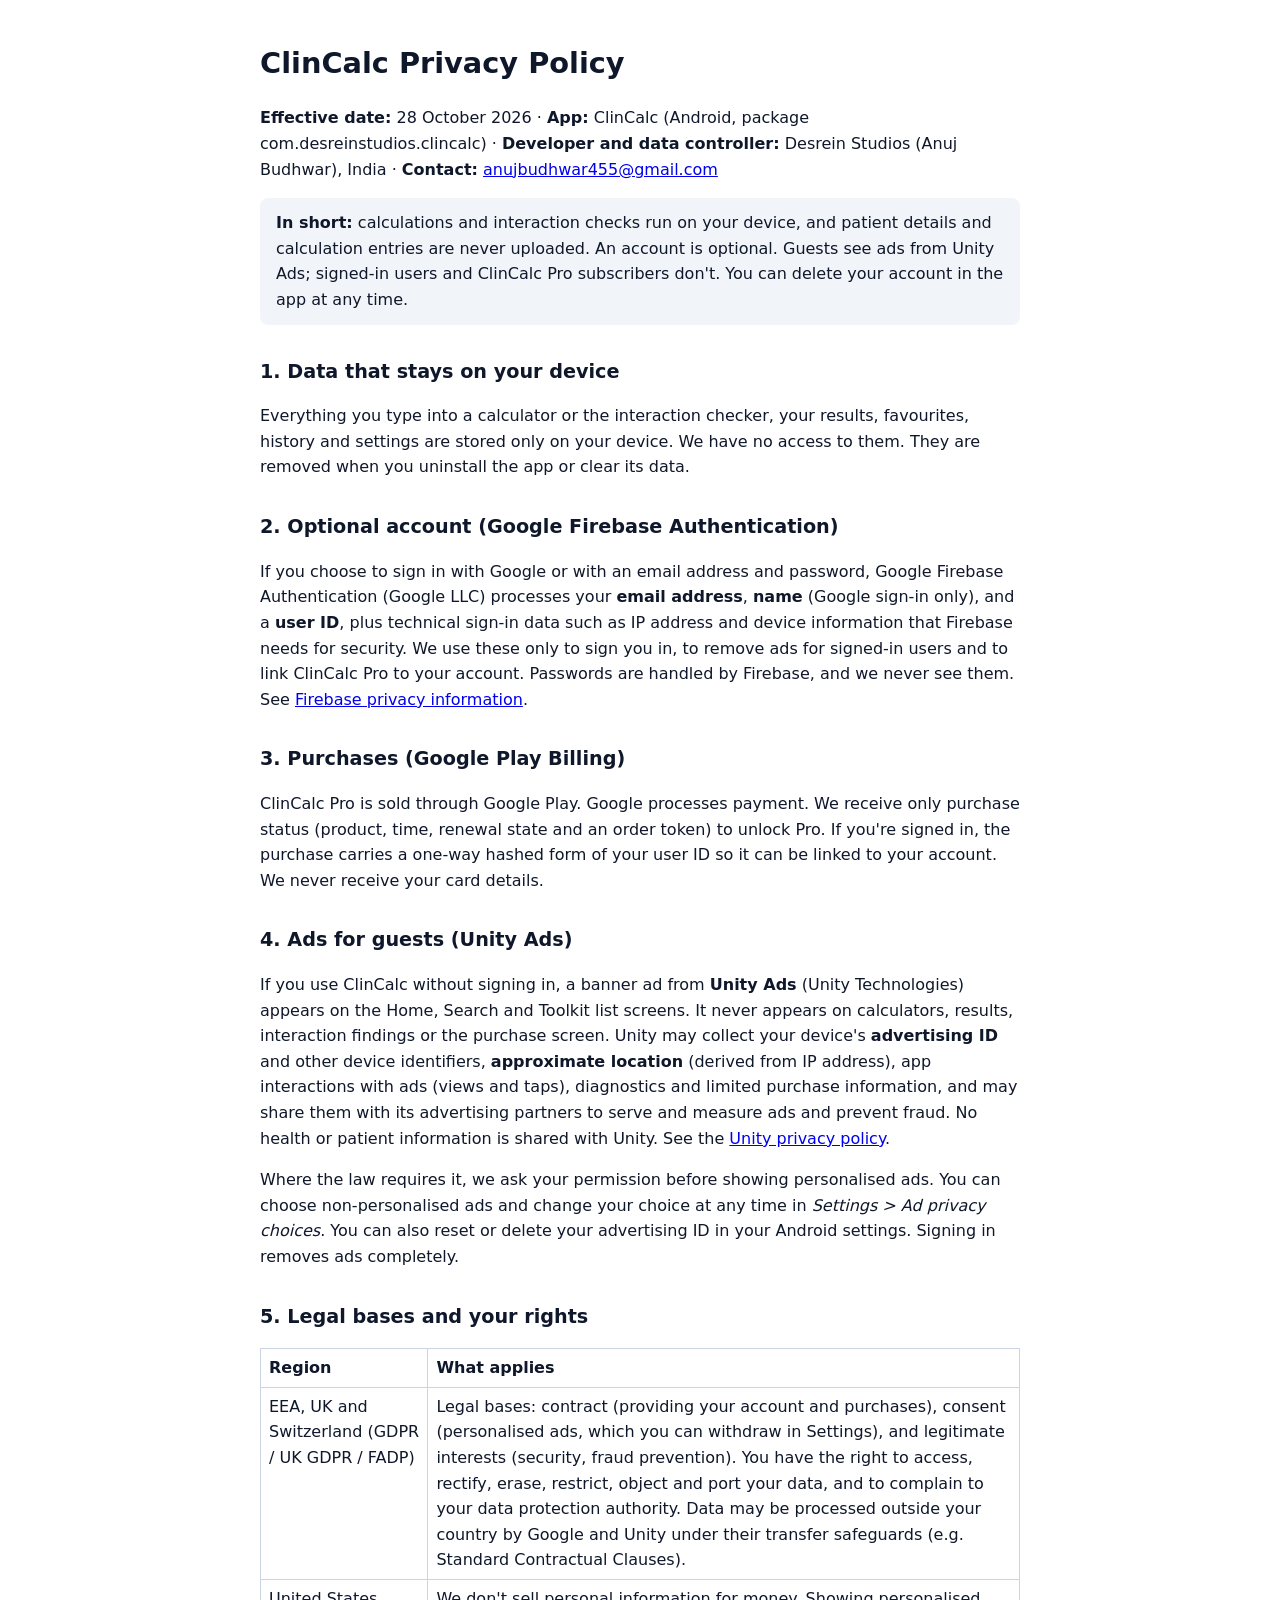
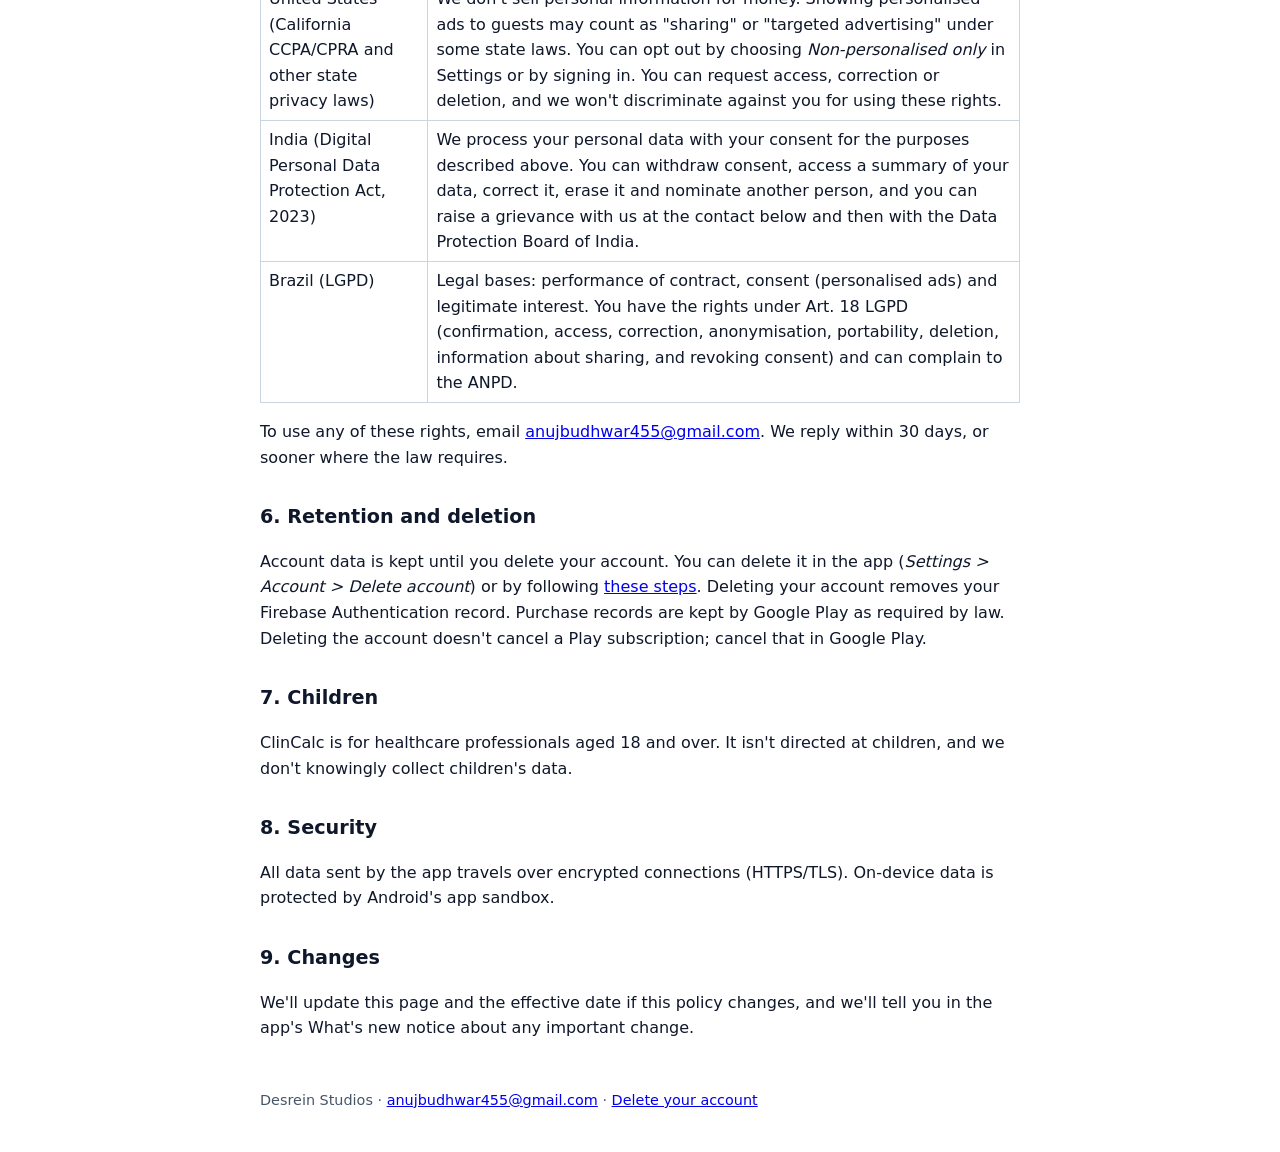
==== index.html @ 3bd89062 "ClinCalc privacy policy and account deletion pages" ====
<!doctype html><html lang="en"><head><meta charset="utf-8"><meta name="viewport" content="width=device-width,initial-scale=1">
<title>ClinCalc Privacy Policy</title><link rel="stylesheet" href="style.css"></head><body>
<h1>ClinCalc Privacy Policy</h1>
<p><strong>Effective date:</strong> 28 October 2026 &middot; <strong>App:</strong> ClinCalc (Android, package com.desreinstudios.clincalc) &middot; <strong>Developer and data controller:</strong> Desrein Studios (Anuj Budhwar), India &middot; <strong>Contact:</strong> <a href="mailto:anujbudhwar455@gmail.com">anujbudhwar455@gmail.com</a></p>

<div class="note"><strong>In short:</strong> calculations and interaction checks run on your device, and patient details and calculation entries are never uploaded. An account is optional. Guests see ads from Unity Ads; signed-in users and ClinCalc Pro subscribers don't. You can delete your account in the app at any time.</div>

<h2>1. Data that stays on your device</h2>
<p>Everything you type into a calculator or the interaction checker, your results, favourites, history and settings are stored only on your device. We have no access to them. They are removed when you uninstall the app or clear its data.</p>

<h2>2. Optional account (Google Firebase Authentication)</h2>
<p>If you choose to sign in with Google or with an email address and password, Google Firebase Authentication (Google LLC) processes your <strong>email address</strong>, <strong>name</strong> (Google sign-in only), and a <strong>user ID</strong>, plus technical sign-in data such as IP address and device information that Firebase needs for security. We use these only to sign you in, to remove ads for signed-in users and to link ClinCalc Pro to your account. Passwords are handled by Firebase, and we never see them. See <a href="https://firebase.google.com/support/privacy">Firebase privacy information</a>.</p>

<h2>3. Purchases (Google Play Billing)</h2>
<p>ClinCalc Pro is sold through Google Play. Google processes payment. We receive only purchase status (product, time, renewal state and an order token) to unlock Pro. If you're signed in, the purchase carries a one-way hashed form of your user ID so it can be linked to your account. We never receive your card details.</p>

<h2>4. Ads for guests (Unity Ads)</h2>
<p>If you use ClinCalc without signing in, a banner ad from <strong>Unity Ads</strong> (Unity Technologies) appears on the Home, Search and Toolkit list screens. It never appears on calculators, results, interaction findings or the purchase screen. Unity may collect your device's <strong>advertising ID</strong> and other device identifiers, <strong>approximate location</strong> (derived from IP address), app interactions with ads (views and taps), diagnostics and limited purchase information, and may share them with its advertising partners to serve and measure ads and prevent fraud. No health or patient information is shared with Unity. See the <a href="https://unity.com/legal/game-player-and-app-user-privacy-policy">Unity privacy policy</a>.</p>
<p>Where the law requires it, we ask your permission before showing personalised ads. You can choose non-personalised ads and change your choice at any time in <em>Settings &gt; Ad privacy choices</em>. You can also reset or delete your advertising ID in your Android settings. Signing in removes ads completely.</p>

<h2>5. Legal bases and your rights</h2>
<table>
<tr><th>Region</th><th>What applies</th></tr>
<tr><td>EEA, UK and Switzerland (GDPR / UK GDPR / FADP)</td><td>Legal bases: contract (providing your account and purchases), consent (personalised ads, which you can withdraw in Settings), and legitimate interests (security, fraud prevention). You have the right to access, rectify, erase, restrict, object and port your data, and to complain to your data protection authority. Data may be processed outside your country by Google and Unity under their transfer safeguards (e.g. Standard Contractual Clauses).</td></tr>
<tr><td>United States (California CCPA/CPRA and other state privacy laws)</td><td>We don't sell personal information for money. Showing personalised ads to guests may count as "sharing" or "targeted advertising" under some state laws. You can opt out by choosing <em>Non-personalised only</em> in Settings or by signing in. You can request access, correction or deletion, and we won't discriminate against you for using these rights.</td></tr>
<tr><td>India (Digital Personal Data Protection Act, 2023)</td><td>We process your personal data with your consent for the purposes described above. You can withdraw consent, access a summary of your data, correct it, erase it and nominate another person, and you can raise a grievance with us at the contact below and then with the Data Protection Board of India.</td></tr>
<tr><td>Brazil (LGPD)</td><td>Legal bases: performance of contract, consent (personalised ads) and legitimate interest. You have the rights under Art. 18 LGPD (confirmation, access, correction, anonymisation, portability, deletion, information about sharing, and revoking consent) and can complain to the ANPD.</td></tr>
</table>
<p>To use any of these rights, email <a href="mailto:anujbudhwar455@gmail.com">anujbudhwar455@gmail.com</a>. We reply within 30 days, or sooner where the law requires.</p>

<h2>6. Retention and deletion</h2>
<p>Account data is kept until you delete your account. You can delete it in the app (<em>Settings &gt; Account &gt; Delete account</em>) or by following <a href="delete-account.html">these steps</a>. Deleting your account removes your Firebase Authentication record. Purchase records are kept by Google Play as required by law. Deleting the account doesn't cancel a Play subscription; cancel that in Google Play.</p>

<h2>7. Children</h2>
<p>ClinCalc is for healthcare professionals aged 18 and over. It isn't directed at children, and we don't knowingly collect children's data.</p>

<h2>8. Security</h2>
<p>All data sent by the app travels over encrypted connections (HTTPS/TLS). On-device data is protected by Android's app sandbox.</p>

<h2>9. Changes</h2>
<p>We'll update this page and the effective date if this policy changes, and we'll tell you in the app's What's new notice about any important change.</p>
<footer>Desrein Studios &middot; <a href="mailto:anujbudhwar455@gmail.com">anujbudhwar455@gmail.com</a> &middot; <a href="delete-account.html">Delete your account</a></footer>
</body></html>
---- style.css ----
body{font-family:system-ui,-apple-system,Segoe UI,Roboto,sans-serif;max-width:760px;margin:40px auto;padding:0 20px;line-height:1.6;color:#0f172a}
h1{font-size:1.8rem}h2{font-size:1.2rem;margin-top:2rem}table{border-collapse:collapse;width:100%}td,th{border:1px solid #cbd5e1;padding:6px 8px;text-align:left;vertical-align:top}
.note{background:#f1f5f9;padding:12px 16px;border-radius:8px}footer{margin-top:3rem;font-size:.9rem;color:#475569}
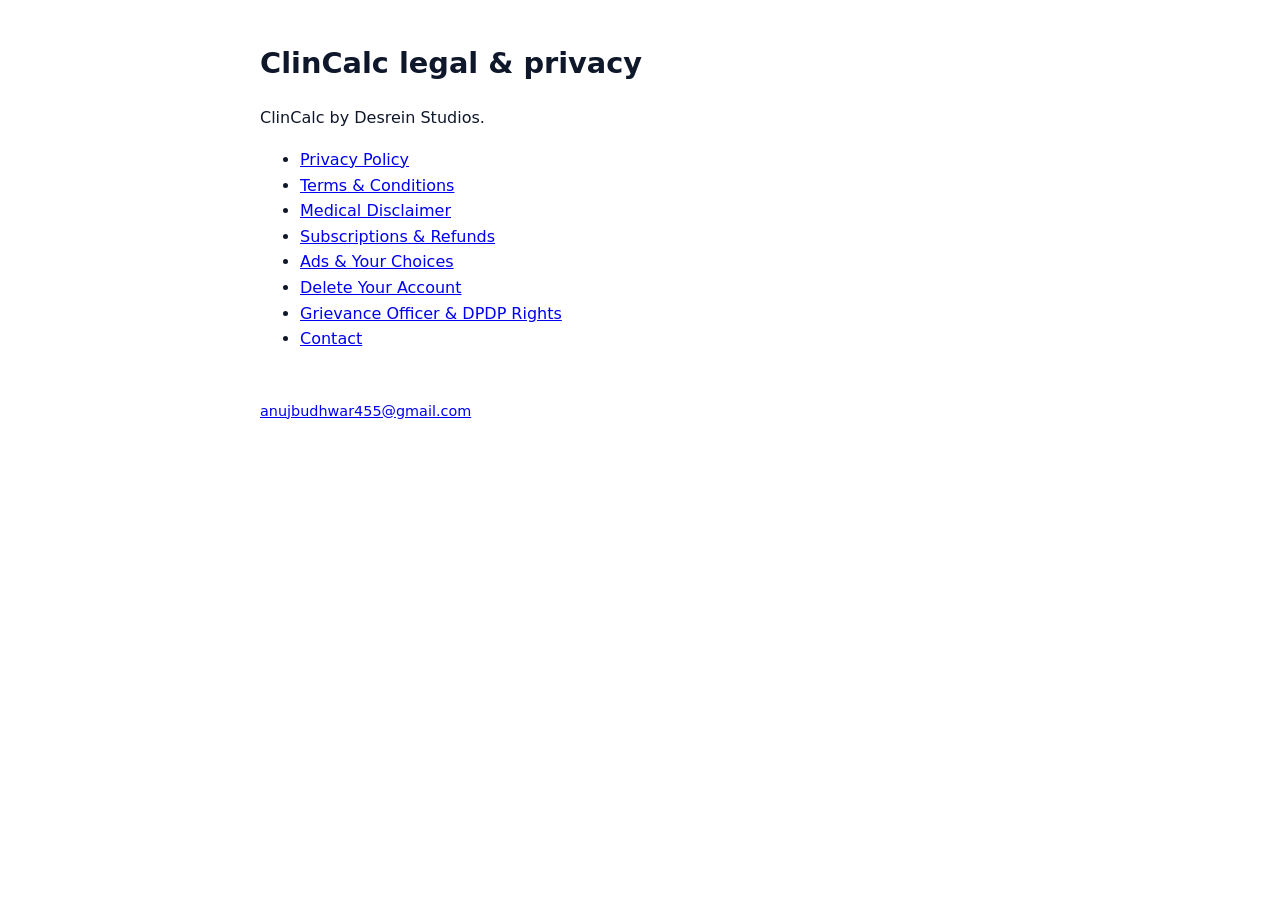
==== commit 01c238d8: "ClinCalc legal site: privacy, terms, disclaimer, subscriptions, ads, delete account, grievance (DPDP" ====
--- a/index.html
+++ b/index.html
@@ -1,43 +1 @@
-<!doctype html><html lang="en"><head><meta charset="utf-8"><meta name="viewport" content="width=device-width,initial-scale=1">
-<title>ClinCalc Privacy Policy</title><link rel="stylesheet" href="style.css"></head><body>
-<h1>ClinCalc Privacy Policy</h1>
-<p><strong>Effective date:</strong> 28 October 2026 &middot; <strong>App:</strong> ClinCalc (Android, package com.desreinstudios.clincalc) &middot; <strong>Developer and data controller:</strong> Desrein Studios (Anuj Budhwar), India &middot; <strong>Contact:</strong> <a href="mailto:anujbudhwar455@gmail.com">anujbudhwar455@gmail.com</a></p>
-
-<div class="note"><strong>In short:</strong> calculations and interaction checks run on your device, and patient details and calculation entries are never uploaded. An account is optional. Guests see ads from Unity Ads; signed-in users and ClinCalc Pro subscribers don't. You can delete your account in the app at any time.</div>
-
-<h2>1. Data that stays on your device</h2>
-<p>Everything you type into a calculator or the interaction checker, your results, favourites, history and settings are stored only on your device. We have no access to them. They are removed when you uninstall the app or clear its data.</p>
-
-<h2>2. Optional account (Google Firebase Authentication)</h2>
-<p>If you choose to sign in with Google or with an email address and password, Google Firebase Authentication (Google LLC) processes your <strong>email address</strong>, <strong>name</strong> (Google sign-in only), and a <strong>user ID</strong>, plus technical sign-in data such as IP address and device information that Firebase needs for security. We use these only to sign you in, to remove ads for signed-in users and to link ClinCalc Pro to your account. Passwords are handled by Firebase, and we never see them. See <a href="https://firebase.google.com/support/privacy">Firebase privacy information</a>.</p>
-
-<h2>3. Purchases (Google Play Billing)</h2>
-<p>ClinCalc Pro is sold through Google Play. Google processes payment. We receive only purchase status (product, time, renewal state and an order token) to unlock Pro. If you're signed in, the purchase carries a one-way hashed form of your user ID so it can be linked to your account. We never receive your card details.</p>
-
-<h2>4. Ads for guests (Unity Ads)</h2>
-<p>If you use ClinCalc without signing in, a banner ad from <strong>Unity Ads</strong> (Unity Technologies) appears on the Home, Search and Toolkit list screens. It never appears on calculators, results, interaction findings or the purchase screen. Unity may collect your device's <strong>advertising ID</strong> and other device identifiers, <strong>approximate location</strong> (derived from IP address), app interactions with ads (views and taps), diagnostics and limited purchase information, and may share them with its advertising partners to serve and measure ads and prevent fraud. No health or patient information is shared with Unity. See the <a href="https://unity.com/legal/game-player-and-app-user-privacy-policy">Unity privacy policy</a>.</p>
-<p>Where the law requires it, we ask your permission before showing personalised ads. You can choose non-personalised ads and change your choice at any time in <em>Settings &gt; Ad privacy choices</em>. You can also reset or delete your advertising ID in your Android settings. Signing in removes ads completely.</p>
-
-<h2>5. Legal bases and your rights</h2>
-<table>
-<tr><th>Region</th><th>What applies</th></tr>
-<tr><td>EEA, UK and Switzerland (GDPR / UK GDPR / FADP)</td><td>Legal bases: contract (providing your account and purchases), consent (personalised ads, which you can withdraw in Settings), and legitimate interests (security, fraud prevention). You have the right to access, rectify, erase, restrict, object and port your data, and to complain to your data protection authority. Data may be processed outside your country by Google and Unity under their transfer safeguards (e.g. Standard Contractual Clauses).</td></tr>
-<tr><td>United States (California CCPA/CPRA and other state privacy laws)</td><td>We don't sell personal information for money. Showing personalised ads to guests may count as "sharing" or "targeted advertising" under some state laws. You can opt out by choosing <em>Non-personalised only</em> in Settings or by signing in. You can request access, correction or deletion, and we won't discriminate against you for using these rights.</td></tr>
-<tr><td>India (Digital Personal Data Protection Act, 2023)</td><td>We process your personal data with your consent for the purposes described above. You can withdraw consent, access a summary of your data, correct it, erase it and nominate another person, and you can raise a grievance with us at the contact below and then with the Data Protection Board of India.</td></tr>
-<tr><td>Brazil (LGPD)</td><td>Legal bases: performance of contract, consent (personalised ads) and legitimate interest. You have the rights under Art. 18 LGPD (confirmation, access, correction, anonymisation, portability, deletion, information about sharing, and revoking consent) and can complain to the ANPD.</td></tr>
-</table>
-<p>To use any of these rights, email <a href="mailto:anujbudhwar455@gmail.com">anujbudhwar455@gmail.com</a>. We reply within 30 days, or sooner where the law requires.</p>
-
-<h2>6. Retention and deletion</h2>
-<p>Account data is kept until you delete your account. You can delete it in the app (<em>Settings &gt; Account &gt; Delete account</em>) or by following <a href="delete-account.html">these steps</a>. Deleting your account removes your Firebase Authentication record. Purchase records are kept by Google Play as required by law. Deleting the account doesn't cancel a Play subscription; cancel that in Google Play.</p>
-
-<h2>7. Children</h2>
-<p>ClinCalc is for healthcare professionals aged 18 and over. It isn't directed at children, and we don't knowingly collect children's data.</p>
-
-<h2>8. Security</h2>
-<p>All data sent by the app travels over encrypted connections (HTTPS/TLS). On-device data is protected by Android's app sandbox.</p>
-
-<h2>9. Changes</h2>
-<p>We'll update this page and the effective date if this policy changes, and we'll tell you in the app's What's new notice about any important change.</p>
-<footer>Desrein Studios &middot; <a href="mailto:anujbudhwar455@gmail.com">anujbudhwar455@gmail.com</a> &middot; <a href="delete-account.html">Delete your account</a></footer>
-</body></html>
+<!doctype html><html lang="en"><head><meta charset="utf-8"><meta name="viewport" content="width=device-width,initial-scale=1"><title>ClinCalc legal</title><link rel="stylesheet" href="style.css"></head><body><h1>ClinCalc legal &amp; privacy</h1><p>ClinCalc by Desrein Studios.</p><ul><li><a href="privacy/">Privacy Policy</a></li><li><a href="terms/">Terms &amp; Conditions</a></li><li><a href="medical-disclaimer/">Medical Disclaimer</a></li><li><a href="subscriptions/">Subscriptions &amp; Refunds</a></li><li><a href="ads/">Ads &amp; Your Choices</a></li><li><a href="delete-account/">Delete Your Account</a></li><li><a href="grievance/">Grievance Officer &amp; DPDP Rights</a></li><li><a href="contact/">Contact</a></li></ul><footer><a href="mailto:anujbudhwar455@gmail.com">anujbudhwar455@gmail.com</a></footer></body></html>
--- a/style.css
+++ b/style.css
@@ -1,3 +1,4 @@
 body{font-family:system-ui,-apple-system,Segoe UI,Roboto,sans-serif;max-width:760px;margin:40px auto;padding:0 20px;line-height:1.6;color:#0f172a}
 h1{font-size:1.8rem}h2{font-size:1.2rem;margin-top:2rem}table{border-collapse:collapse;width:100%}td,th{border:1px solid #cbd5e1;padding:6px 8px;text-align:left;vertical-align:top}
 .note{background:#f1f5f9;padding:12px 16px;border-radius:8px}footer{margin-top:3rem;font-size:.9rem;color:#475569}
+.crumb,.meta{font-size:.9rem;color:#475569}
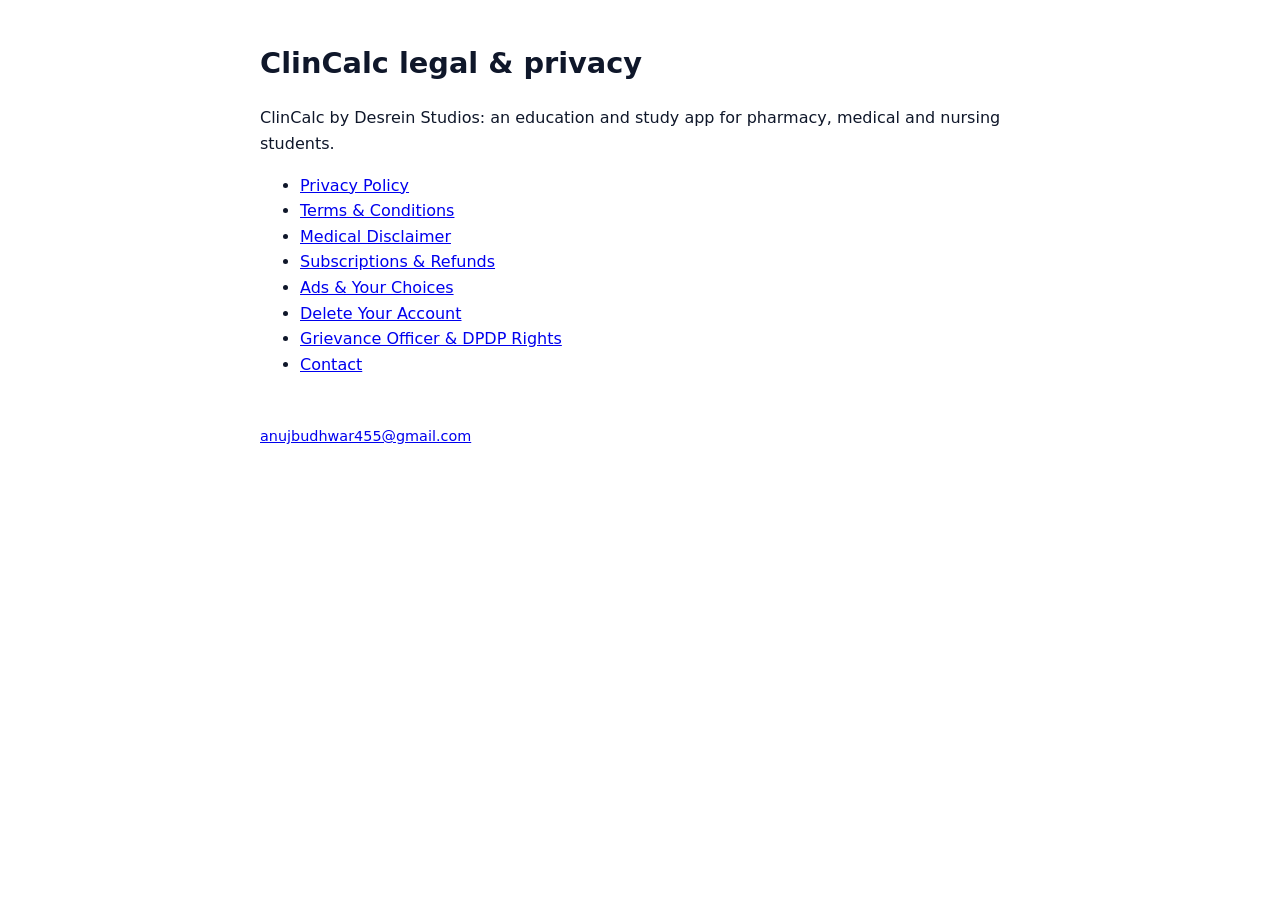
==== commit f6cf82ce: "Education app framing" ====
--- a/index.html
+++ b/index.html
@@ -1 +1 @@
-<!doctype html><html lang="en"><head><meta charset="utf-8"><meta name="viewport" content="width=device-width,initial-scale=1"><title>ClinCalc legal</title><link rel="stylesheet" href="style.css"></head><body><h1>ClinCalc legal &amp; privacy</h1><p>ClinCalc by Desrein Studios.</p><ul><li><a href="privacy/">Privacy Policy</a></li><li><a href="terms/">Terms &amp; Conditions</a></li><li><a href="medical-disclaimer/">Medical Disclaimer</a></li><li><a href="subscriptions/">Subscriptions &amp; Refunds</a></li><li><a href="ads/">Ads &amp; Your Choices</a></li><li><a href="delete-account/">Delete Your Account</a></li><li><a href="grievance/">Grievance Officer &amp; DPDP Rights</a></li><li><a href="contact/">Contact</a></li></ul><footer><a href="mailto:anujbudhwar455@gmail.com">anujbudhwar455@gmail.com</a></footer></body></html>+<!doctype html><html lang="en"><head><meta charset="utf-8"><meta name="viewport" content="width=device-width,initial-scale=1"><title>ClinCalc legal</title><link rel="stylesheet" href="style.css"></head><body><h1>ClinCalc legal &amp; privacy</h1><p>ClinCalc by Desrein Studios: an education and study app for pharmacy, medical and nursing students.</p><ul><li><a href="privacy/">Privacy Policy</a></li><li><a href="terms/">Terms &amp; Conditions</a></li><li><a href="medical-disclaimer/">Medical Disclaimer</a></li><li><a href="subscriptions/">Subscriptions &amp; Refunds</a></li><li><a href="ads/">Ads &amp; Your Choices</a></li><li><a href="delete-account/">Delete Your Account</a></li><li><a href="grievance/">Grievance Officer &amp; DPDP Rights</a></li><li><a href="contact/">Contact</a></li></ul><footer><a href="mailto:anujbudhwar455@gmail.com">anujbudhwar455@gmail.com</a></footer></body></html>
